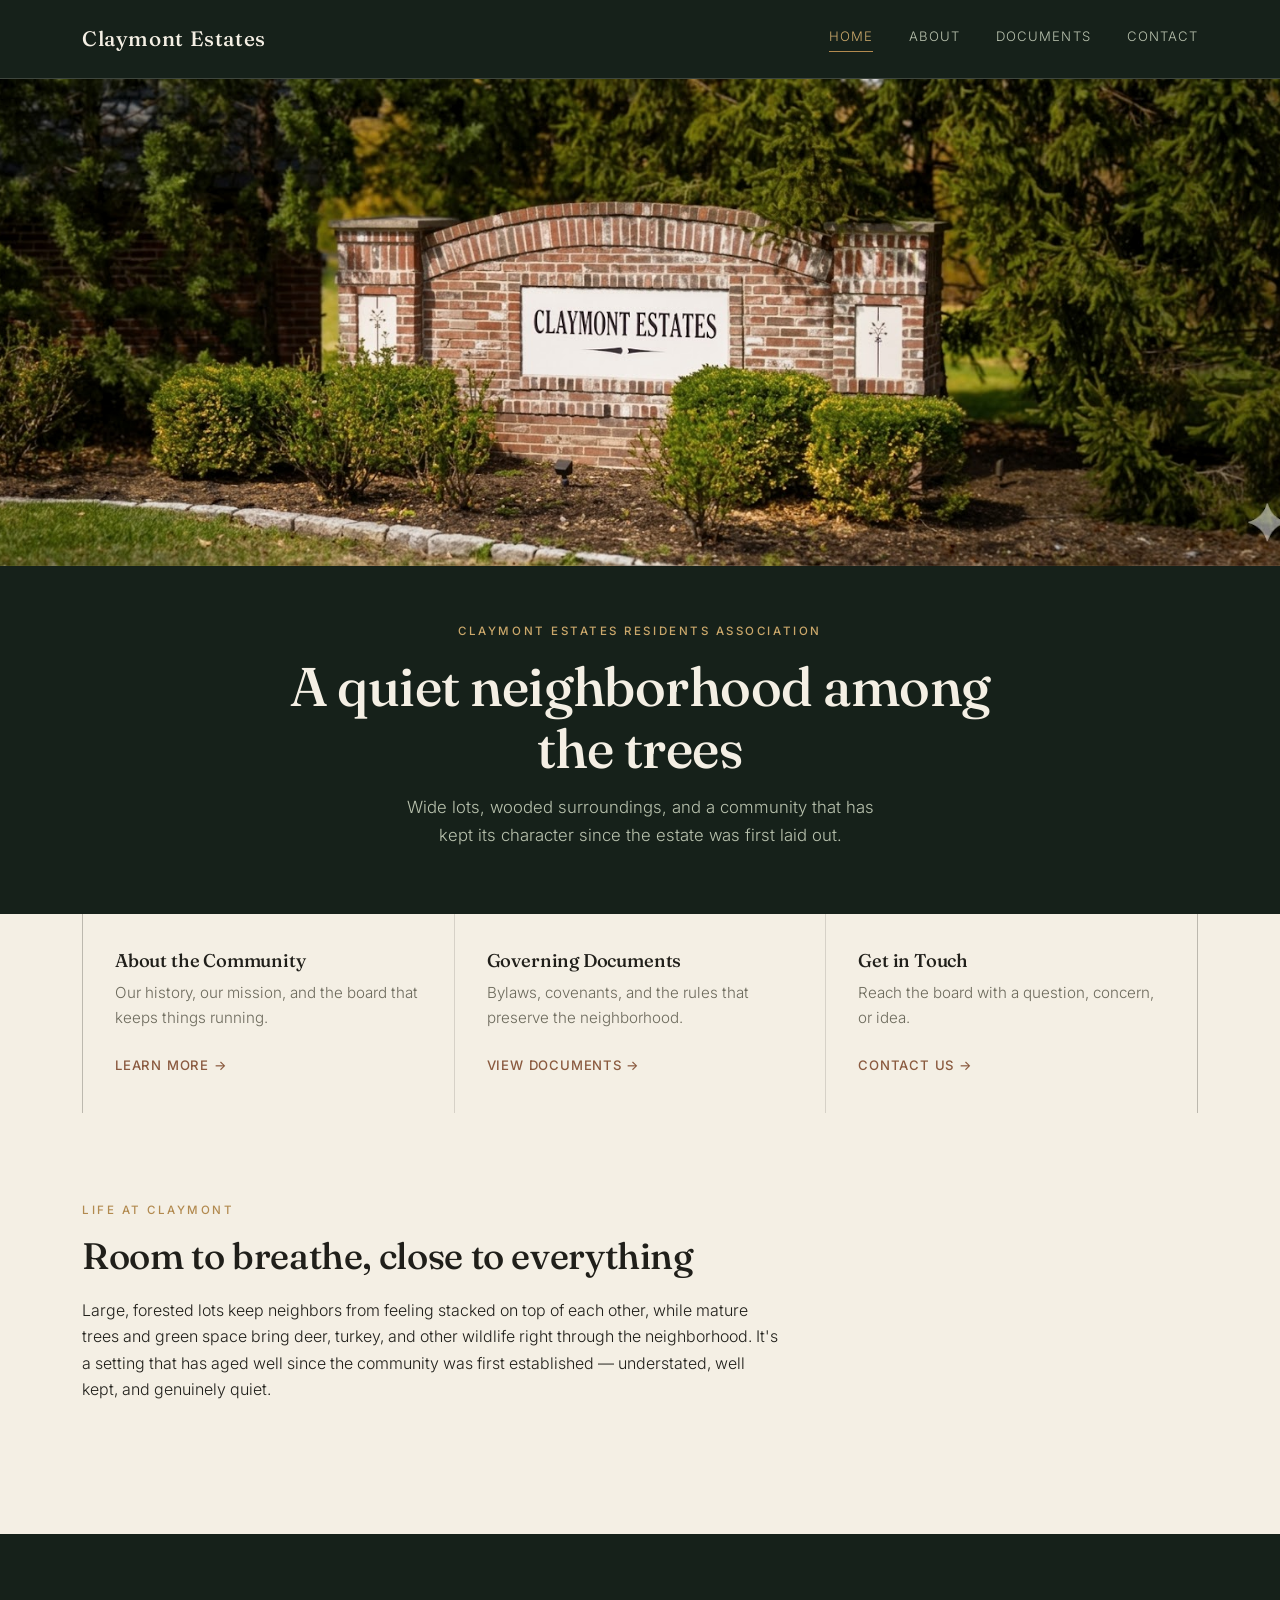
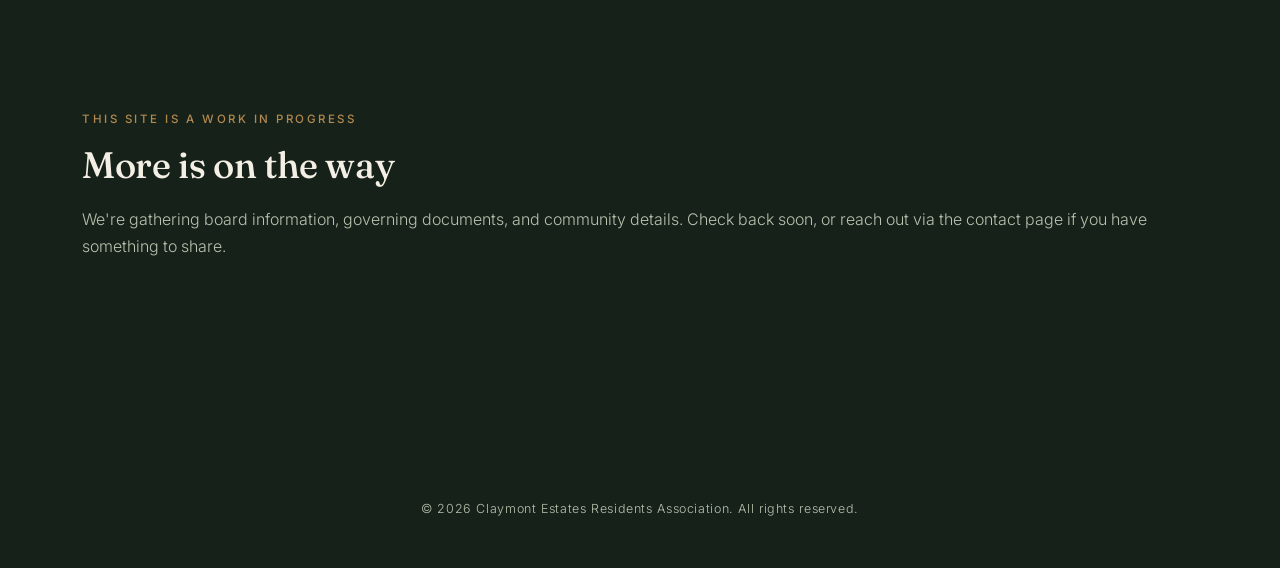
==== index.html @ 06626d79 "Rebuild hero as photo banner + solid intro band (no text-on-photo overlay)" ====
<!DOCTYPE html>
<html lang="en">
<head>
<meta charset="UTF-8">
<meta name="viewport" content="width=device-width, initial-scale=1.0">
<title>Claymont Estates Residents Association</title>
<link rel="stylesheet" href="assets/styles.css?v=4">
</head>
<body>

<header class="site-header">
  <div class="header-inner">
    <a href="index.html" class="site-title">Claymont Estates</a>
    <nav class="site-nav">
      <a href="index.html" class="active">Home</a>
      <a href="about.html">About</a>
      <a href="documents.html">Documents</a>
      <a href="contact.html">Contact</a>
    </nav>
  </div>
</header>

<div class="hero">
  <img src="assets/images/entrance.jpg" alt="Claymont Estates entrance sign surrounded by trees">
</div>
<div class="hero-intro">
  <div class="full">
    <span class="eyebrow">Claymont Estates Residents Association</span>
    <h1>A quiet neighborhood among the trees</h1>
    <p>Wide lots, wooded surroundings, and a community that has kept its character since the estate was first laid out.</p>
  </div>
</div>

<main>
  <section class="card-grid">
    <div class="card">
      <h3>About the Community</h3>
      <p>Our history, our mission, and the board that keeps things running.</p>
      <a class="link-arrow" href="about.html">Learn more &rarr;</a>
    </div>
    <div class="card">
      <h3>Governing Documents</h3>
      <p>Bylaws, covenants, and the rules that preserve the neighborhood.</p>
      <a class="link-arrow" href="documents.html">View documents &rarr;</a>
    </div>
    <div class="card">
      <h3>Get in Touch</h3>
      <p>Reach the board with a question, concern, or idea.</p>
      <a class="link-arrow" href="contact.html">Contact us &rarr;</a>
    </div>
  </section>

  <section>
    <div class="section-head">
      <span class="eyebrow">Life at Claymont</span>
      <h2>Room to breathe, close to everything</h2>
      <p class="lede">Large, forested lots keep neighbors from feeling stacked on top of each other, while mature trees and green space bring deer, turkey, and other wildlife right through the neighborhood. It's a setting that has aged well since the community was first established &mdash; understated, well kept, and genuinely quiet.</p>
    </div>
  </section>
</main>

<section class="band-dark">
  <div class="full">
    <span class="eyebrow">This site is a work in progress</span>
    <h2>More is on the way</h2>
    <p class="lede">We're gathering board information, governing documents, and community details. Check back soon, or reach out via the contact page if you have something to share.</p>
  </div>
</section>

<footer class="site-footer">
  &copy; 2026 Claymont Estates Residents Association. All rights reserved.
</footer>

</body>
</html>
---- assets/styles.css ----
@import url('https://fonts.googleapis.com/css2?family=Fraunces:ital,opsz,wght@0,9..144,300;0,9..144,400;0,9..144,500;0,9..144,600;1,9..144,400&family=Inter:wght@300;400;500;600&display=swap');

:root {
  --forest: #16211a;
  --forest-2: #1f2e23;
  --forest-3: #2a3d2d;
  --cream: #f4efe4;
  --stone: #e9e2d0;
  --brass: #b28a4f;
  --brass-light: #cba86b;
  --brick: #8a5a3f;
  --text-dark: #201f1a;
  --text-light: #f4efe4;
  --muted-light: #b9c2ae;
  --muted-dark: #6c6a5c;
  --line-light: rgba(244, 239, 228, 0.18);
  --line-dark: rgba(32, 31, 26, 0.14);
}

* {
  box-sizing: border-box;
}

html {
  scroll-behavior: smooth;
}

body {
  margin: 0;
  font-family: 'Inter', -apple-system, BlinkMacSystemFont, "Segoe UI", sans-serif;
  color: var(--text-dark);
  background: var(--cream);
  line-height: 1.65;
  font-weight: 300;
}

h1, h2, h3, .serif {
  font-family: 'Fraunces', Georgia, serif;
  font-weight: 500;
  letter-spacing: -0.01em;
  line-height: 1.15;
}

a {
  color: inherit;
}

.eyebrow {
  display: block;
  text-transform: uppercase;
  letter-spacing: 0.22em;
  font-size: 0.72rem;
  font-weight: 500;
  color: var(--brass);
  margin-bottom: 0.9rem;
}

/* Header / nav */
.site-header {
  position: sticky;
  top: 0;
  z-index: 20;
  background: var(--forest);
  border-bottom: 1px solid var(--line-light);
}

.site-header .header-inner {
  max-width: 1180px;
  margin: 0 auto;
  padding: 1.35rem 2rem;
  display: flex;
  align-items: center;
  justify-content: space-between;
  flex-wrap: wrap;
  gap: 0.75rem;
}

.site-title {
  font-family: 'Fraunces', Georgia, serif;
  font-size: 1.3rem;
  font-weight: 500;
  color: var(--text-light);
  text-decoration: none;
  letter-spacing: 0.03em;
}

.site-nav {
  display: flex;
  gap: 2.25rem;
  flex-wrap: wrap;
}

.site-nav a {
  color: var(--muted-light);
  text-decoration: none;
  font-size: 0.82rem;
  letter-spacing: 0.08em;
  text-transform: uppercase;
  padding-bottom: 0.2rem;
  border-bottom: 1px solid transparent;
  transition: color 0.2s ease, border-color 0.2s ease;
}

.site-nav a:hover,
.site-nav a.active {
  color: var(--brass-light);
  border-bottom-color: var(--brass);
}

main {
  max-width: 1180px;
  margin: 0 auto;
  padding: 0 2rem;
}

/* Hero: photo banner (no text on it) + solid intro band below */
.hero {
  margin: 0;
  background: var(--forest);
}

.hero img {
  width: 100%;
  aspect-ratio: 21 / 8;
  object-fit: cover;
  object-position: center 42%;
  display: block;
  filter: saturate(0.92) contrast(1.02);
}

.hero-intro {
  background: var(--forest);
  color: var(--text-light);
  text-align: center;
  padding: 3.5rem 2rem 4rem;
}

.hero-intro .full {
  max-width: 780px;
  margin: 0 auto;
}

.hero-intro .eyebrow {
  color: var(--brass-light);
}

.hero-intro h1 {
  margin: 0 0 0.85rem;
  font-size: clamp(2.1rem, 4.5vw, 3.4rem);
  font-weight: 500;
}

.hero-intro p {
  margin: 0;
  font-size: 1.05rem;
  font-weight: 300;
  color: var(--muted-light);
  max-width: 48ch;
  margin: 0 auto;
}

@media (max-width: 640px) {
  .hero img {
    aspect-ratio: 4 / 3;
  }
}

/* Sections */
section {
  margin: 0;
  padding: 5.5rem 0;
  border-bottom: 1px solid var(--line-dark);
}

section:last-of-type {
  border-bottom: none;
}

section h2 {
  font-size: clamp(1.7rem, 3vw, 2.3rem);
  color: var(--text-dark);
  margin: 0 0 1.25rem;
}

section > p.lede {
  font-size: 1.1rem;
  font-weight: 300;
  color: var(--muted-dark);
  max-width: 62ch;
  margin: 0 0 2.5rem;
}

.section-head {
  max-width: 70ch;
  margin-bottom: 2.75rem;
}

/* Full-bleed dark band */
.band-dark {
  background: var(--forest);
  color: var(--text-light);
  border-bottom: none;
}

.band-dark .full {
  max-width: 1180px;
  margin: 0 auto;
  padding: 5.5rem 2rem;
}

.band-dark h2 {
  color: var(--text-light);
}

.band-dark p.lede {
  color: var(--muted-light);
}

/* Quick-link grid on home */
section.card-grid {
  padding: 0;
  border-bottom: none;
  display: grid;
  grid-template-columns: repeat(auto-fit, minmax(240px, 1fr));
  gap: 1px;
  background: var(--line-dark);
  border-left: 1px solid var(--line-dark);
  border-right: 1px solid var(--line-dark);
}

.card {
  background: var(--cream);
  padding: 2.25rem 2rem;
}

.card h3 {
  margin: 0 0 0.6rem;
  font-size: 1.15rem;
  color: var(--text-dark);
}

.card p {
  margin: 0 0 1.25rem;
  color: var(--muted-dark);
  font-size: 0.95rem;
}

a.link-arrow {
  display: inline-flex;
  align-items: center;
  gap: 0.5rem;
  color: var(--brick);
  text-decoration: none;
  font-size: 0.82rem;
  letter-spacing: 0.06em;
  text-transform: uppercase;
  font-weight: 500;
  border-bottom: 1px solid transparent;
  transition: border-color 0.2s ease, gap 0.2s ease;
}

a.link-arrow:hover {
  border-bottom-color: var(--brick);
  gap: 0.75rem;
}

.band-dark a.link-arrow {
  color: var(--brass-light);
}

.band-dark a.link-arrow:hover {
  border-bottom-color: var(--brass-light);
}

/* Page header (inner pages) */
.page-hero {
  background: var(--forest);
  color: var(--text-light);
  padding: 5.5rem 0 4rem;
}

.page-hero .full {
  max-width: 1180px;
  margin: 0 auto;
  padding: 0 2rem;
}

.page-hero h1 {
  margin: 0 0 0.75rem;
  font-size: clamp(2.1rem, 4.5vw, 3rem);
  color: var(--text-light);
}

.page-hero p {
  margin: 0;
  color: var(--muted-light);
  font-size: 1.05rem;
  max-width: 50ch;
}

.placeholder-note {
  background: var(--stone);
  border-left: 3px solid var(--brass);
  color: var(--text-dark);
  padding: 0.9rem 1.25rem;
  font-size: 0.88rem;
  margin-bottom: 2.5rem;
}

/* Document list */
.doc-list {
  list-style: none;
  padding: 0;
  margin: 0;
  border-top: 1px solid var(--line-dark);
}

.doc-list li {
  display: flex;
  align-items: baseline;
  justify-content: space-between;
  gap: 1.5rem;
  padding: 1.5rem 0;
  border-bottom: 1px solid var(--line-dark);
}

.doc-list .doc-name {
  font-family: 'Fraunces', Georgia, serif;
  font-size: 1.15rem;
  font-weight: 400;
}

.doc-list .doc-status {
  font-size: 0.78rem;
  letter-spacing: 0.08em;
  text-transform: uppercase;
  color: var(--muted-dark);
  white-space: nowrap;
}

/* Board list */
.board-list {
  list-style: none;
  padding: 0;
  margin: 0;
  display: grid;
  grid-template-columns: repeat(auto-fit, minmax(220px, 1fr));
  gap: 0;
  border-top: 1px solid var(--line-dark);
  border-left: 1px solid var(--line-dark);
}

.board-list li {
  padding: 1.75rem 1.75rem;
  border-right: 1px solid var(--line-dark);
  border-bottom: 1px solid var(--line-dark);
}

.board-list .role {
  display: block;
  font-family: 'Fraunces', Georgia, serif;
  font-size: 1.05rem;
  color: var(--text-dark);
  margin-bottom: 0.25rem;
}

.board-list .name {
  color: var(--muted-dark);
  font-size: 0.92rem;
}

/* Contact */
.contact-block {
  border-top: 1px solid var(--line-dark);
  padding-top: 2.5rem;
  margin-bottom: 1rem;
  display: grid;
  grid-template-columns: repeat(auto-fit, minmax(220px, 1fr));
  gap: 2.5rem;
}

.contact-block dt {
  font-size: 0.75rem;
  letter-spacing: 0.1em;
  text-transform: uppercase;
  color: var(--brass);
  margin-bottom: 0.5rem;
}

.contact-block dd {
  margin: 0;
  font-family: 'Fraunces', Georgia, serif;
  font-size: 1.2rem;
}

.contact-block dd a {
  text-decoration: none;
  border-bottom: 1px solid var(--line-dark);
}

.contact-block dd a:hover {
  border-bottom-color: var(--brick);
}

.site-footer {
  text-align: center;
  padding: 3rem 1.5rem;
  color: var(--muted-light);
  font-size: 0.78rem;
  letter-spacing: 0.05em;
  background: var(--forest);
}

@media (max-width: 640px) {
  .site-header .header-inner {
    flex-direction: column;
    align-items: flex-start;
  }
  .site-nav {
    gap: 1.25rem;
  }
  section {
    padding: 3.5rem 0;
  }
  .band-dark .full,
  .page-hero .full {
    padding-top: 3.5rem;
    padding-bottom: 3.5rem;
  }
}
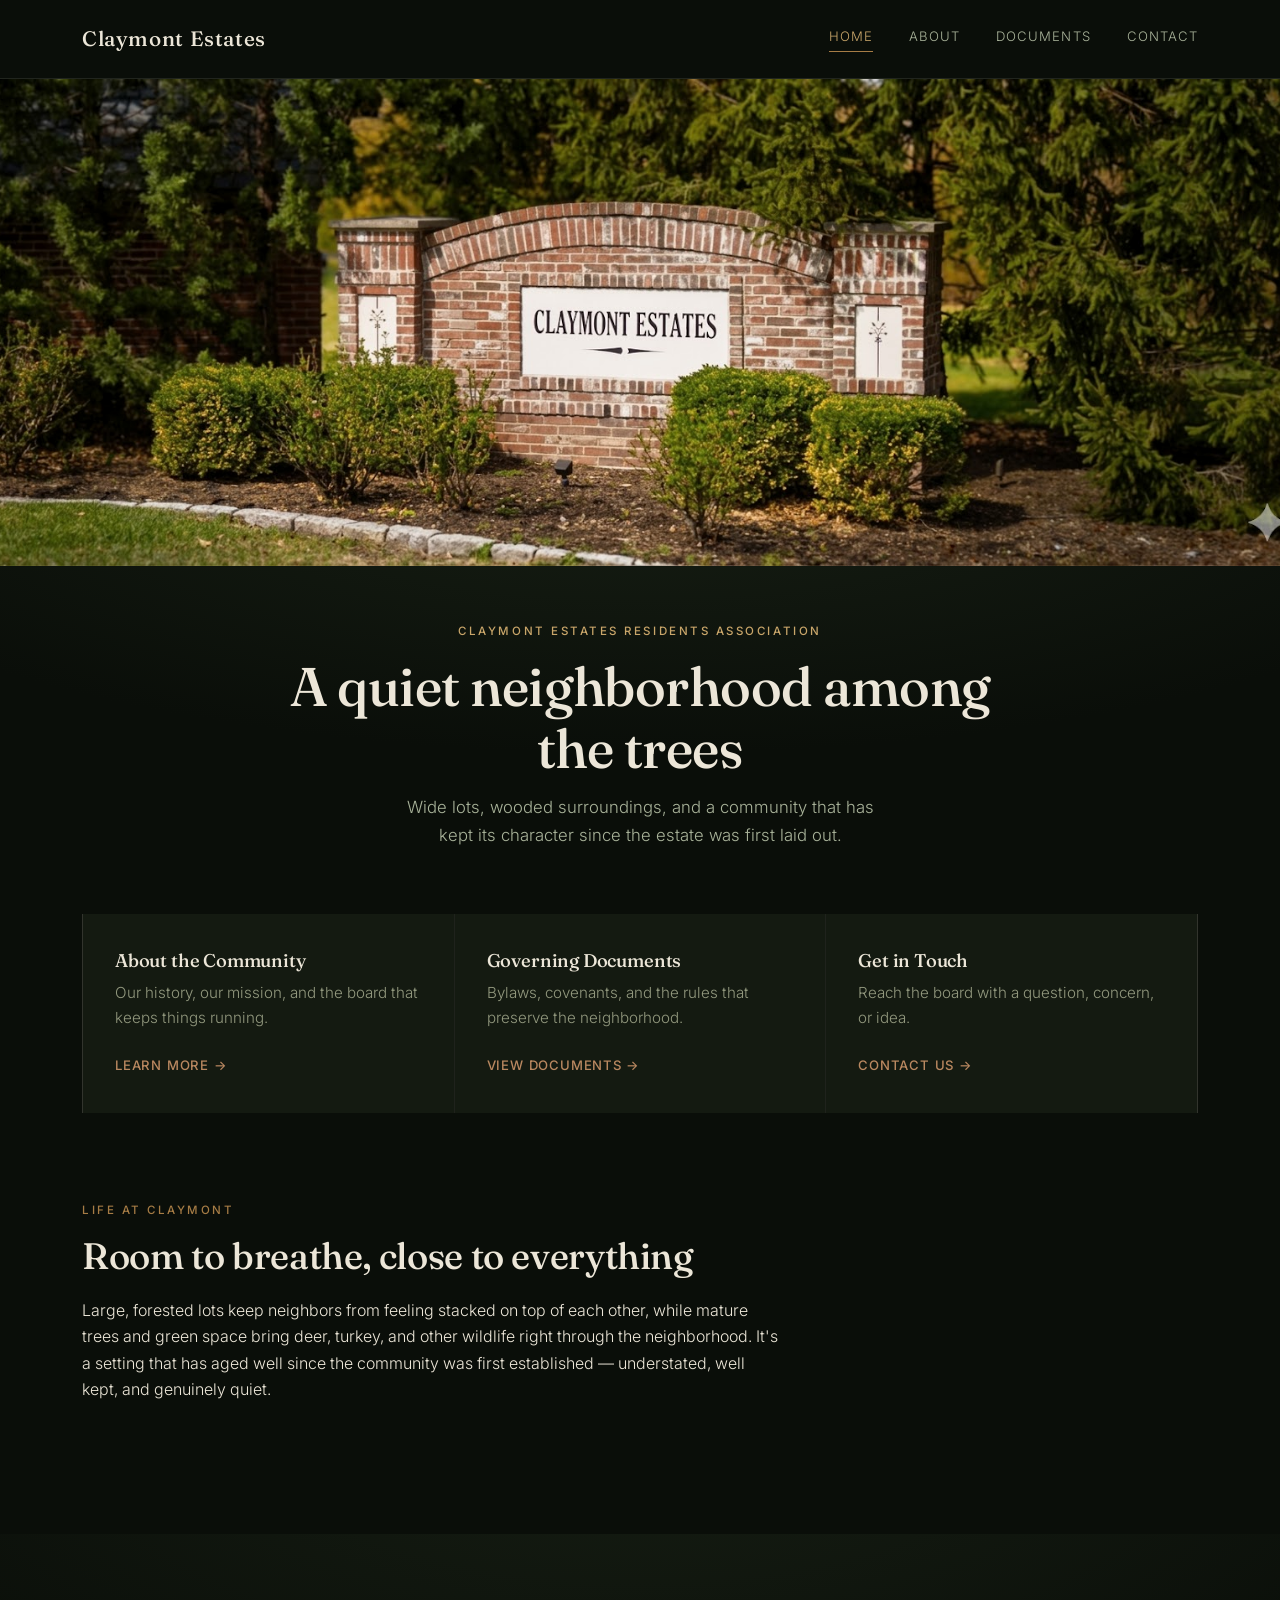
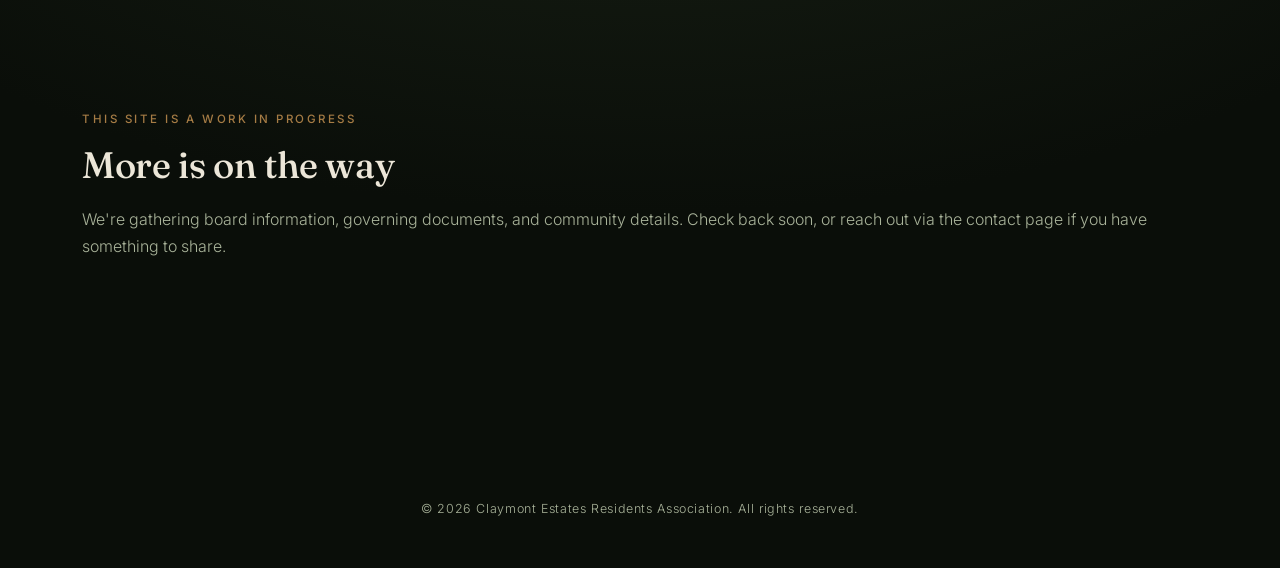
==== commit 08670ec4: "Promote dark theme (grain + radial glow) to the live site; remove test page" ====
--- a/index.html
+++ b/index.html
@@ -4,7 +4,7 @@
 <meta charset="UTF-8">
 <meta name="viewport" content="width=device-width, initial-scale=1.0">
 <title>Claymont Estates Residents Association</title>
-<link rel="stylesheet" href="assets/styles.css?v=4">
+<link rel="stylesheet" href="assets/styles.css?v=5">
 </head>
 <body>
 
--- a/assets/styles.css
+++ b/assets/styles.css
@@ -1,20 +1,20 @@
 @import url('https://fonts.googleapis.com/css2?family=Fraunces:ital,opsz,wght@0,9..144,300;0,9..144,400;0,9..144,500;0,9..144,600;1,9..144,400&family=Inter:wght@300;400;500;600&display=swap');
 
 :root {
-  --forest: #16211a;
-  --forest-2: #1f2e23;
-  --forest-3: #2a3d2d;
-  --cream: #f4efe4;
-  --stone: #e9e2d0;
-  --brass: #b28a4f;
-  --brass-light: #cba86b;
-  --brick: #8a5a3f;
-  --text-dark: #201f1a;
-  --text-light: #f4efe4;
-  --muted-light: #b9c2ae;
-  --muted-dark: #6c6a5c;
-  --line-light: rgba(244, 239, 228, 0.18);
-  --line-dark: rgba(32, 31, 26, 0.14);
+  --forest: #0a0e09;
+  --forest-2: #10160f;
+  --forest-3: #171f14;
+  --cream: #141a11;
+  --stone: #1c2417;
+  --brass: #a67c45;
+  --brass-light: #c9a66a;
+  --brick: #b98860;
+  --text-dark: #ece6d8;
+  --text-light: #ece6d8;
+  --muted-light: #a9b39a;
+  --muted-dark: #93997f;
+  --line-light: rgba(236, 230, 216, 0.1);
+  --line-dark: rgba(236, 230, 216, 0.09);
 }
 
 * {
@@ -29,9 +29,23 @@
   margin: 0;
   font-family: 'Inter', -apple-system, BlinkMacSystemFont, "Segoe UI", sans-serif;
   color: var(--text-dark);
-  background: var(--cream);
+  background: var(--forest);
   line-height: 1.65;
   font-weight: 300;
+  position: relative;
+}
+
+/* Restrained film-grain texture, uniform across the whole page */
+body::after {
+  content: "";
+  position: fixed;
+  inset: 0;
+  z-index: 999;
+  pointer-events: none;
+  background-image: url("[data-uri]");
+  background-repeat: repeat;
+  mix-blend-mode: screen;
+  opacity: 0.06;
 }
 
 h1, h2, h3, .serif {
@@ -129,7 +143,7 @@
 }
 
 .hero-intro {
-  background: var(--forest);
+  background: radial-gradient(ellipse 120% 140% at 50% -30%, var(--forest-3) 0%, var(--forest) 60%);
   color: var(--text-light);
   text-align: center;
   padding: 3.5rem 2rem 4rem;
@@ -197,7 +211,7 @@
 
 /* Full-bleed dark band */
 .band-dark {
-  background: var(--forest);
+  background: radial-gradient(ellipse 120% 140% at 50% -30%, var(--forest-3) 0%, var(--forest) 60%);
   color: var(--text-light);
   border-bottom: none;
 }
@@ -274,7 +288,7 @@
 
 /* Page header (inner pages) */
 .page-hero {
-  background: var(--forest);
+  background: radial-gradient(ellipse 120% 140% at 50% -30%, var(--forest-3) 0%, var(--forest) 60%);
   color: var(--text-light);
   padding: 5.5rem 0 4rem;
 }
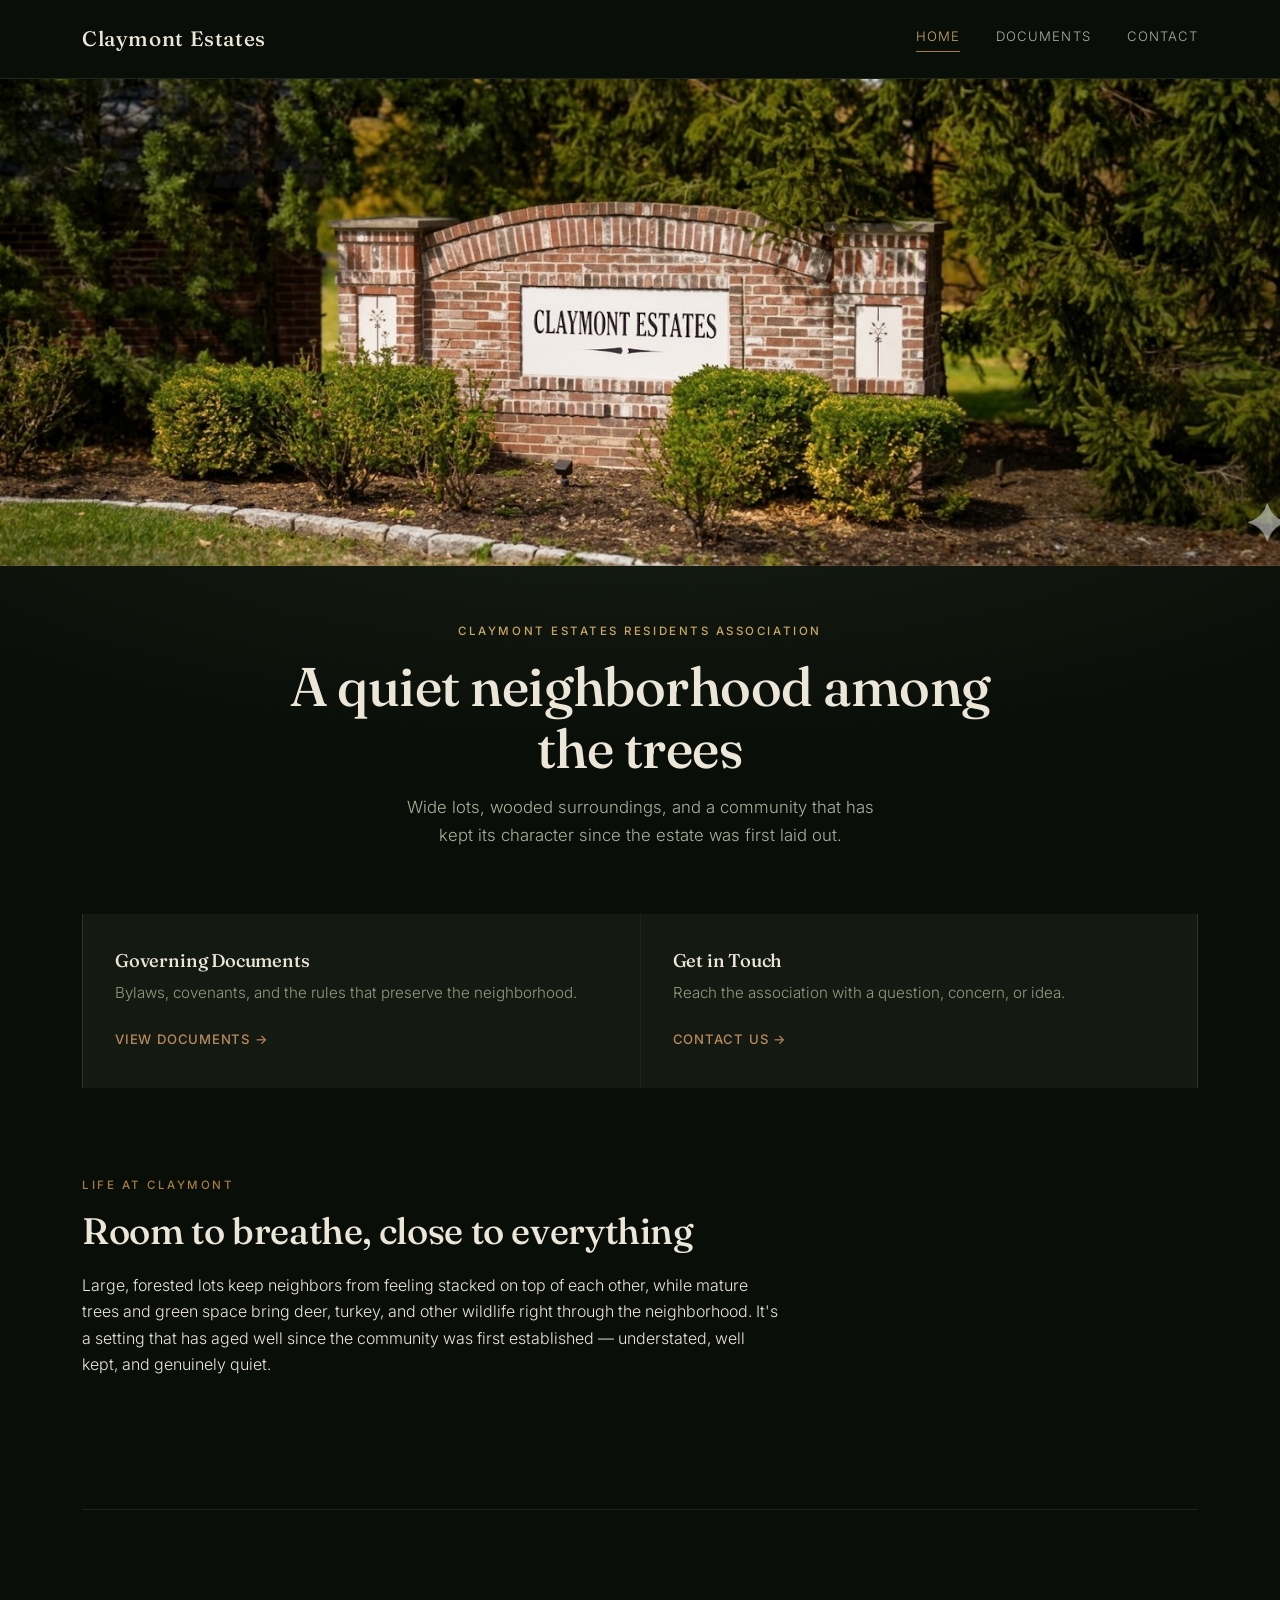
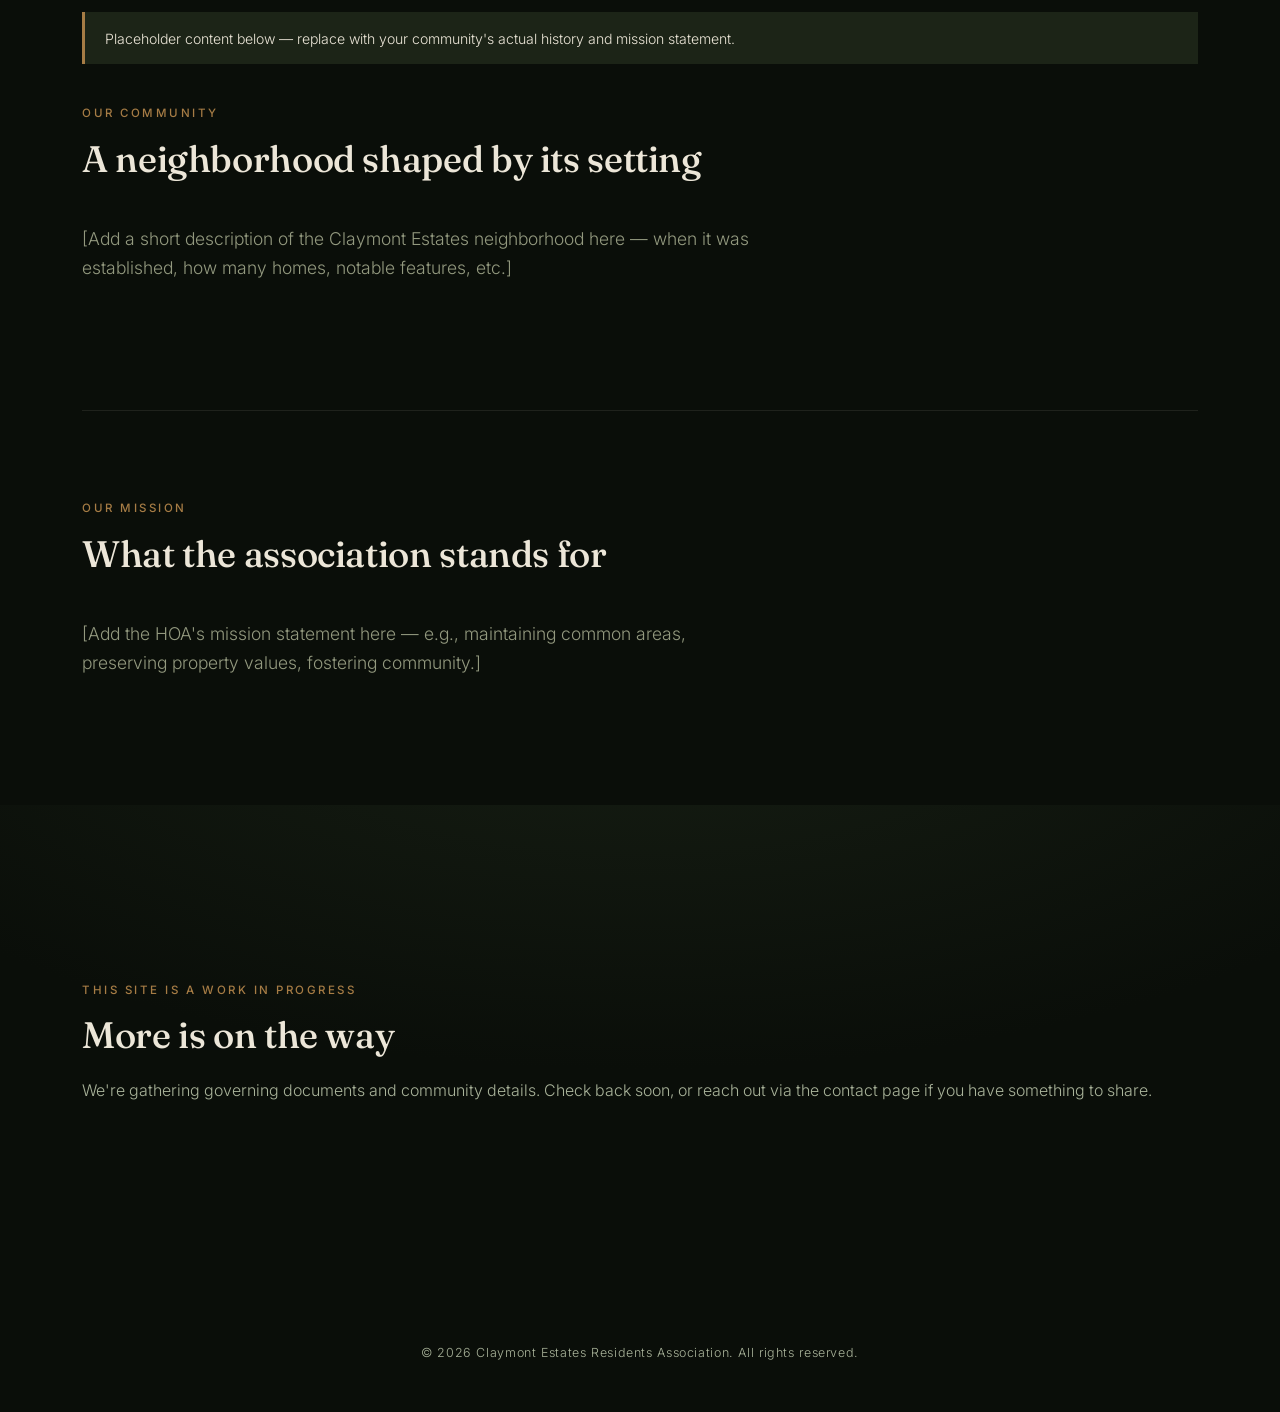
==== commit e08d1f66: "Merge About into Contact page; move community history/mission to home page The site had grown thin e" ====
--- a/index.html
+++ b/index.html
@@ -13,7 +13,6 @@
     <a href="index.html" class="site-title">Claymont Estates</a>
     <nav class="site-nav">
       <a href="index.html" class="active">Home</a>
-      <a href="about.html">About</a>
       <a href="documents.html">Documents</a>
       <a href="contact.html">Contact</a>
     </nav>
@@ -34,18 +33,13 @@
 <main>
   <section class="card-grid">
     <div class="card">
-      <h3>About the Community</h3>
-      <p>Our history, our mission, and the board that keeps things running.</p>
-      <a class="link-arrow" href="about.html">Learn more &rarr;</a>
-    </div>
-    <div class="card">
       <h3>Governing Documents</h3>
       <p>Bylaws, covenants, and the rules that preserve the neighborhood.</p>
       <a class="link-arrow" href="documents.html">View documents &rarr;</a>
     </div>
     <div class="card">
       <h3>Get in Touch</h3>
-      <p>Reach the board with a question, concern, or idea.</p>
+      <p>Reach the association with a question, concern, or idea.</p>
       <a class="link-arrow" href="contact.html">Contact us &rarr;</a>
     </div>
   </section>
@@ -57,13 +51,30 @@
       <p class="lede">Large, forested lots keep neighbors from feeling stacked on top of each other, while mature trees and green space bring deer, turkey, and other wildlife right through the neighborhood. It's a setting that has aged well since the community was first established &mdash; understated, well kept, and genuinely quiet.</p>
     </div>
   </section>
+
+  <section>
+    <p class="placeholder-note">Placeholder content below &mdash; replace with your community's actual history and mission statement.</p>
+    <div class="section-head">
+      <span class="eyebrow">Our Community</span>
+      <h2>A neighborhood shaped by its setting</h2>
+    </div>
+    <p class="lede" data-field="community-description">[Add a short description of the Claymont Estates neighborhood here &mdash; when it was established, how many homes, notable features, etc.]</p>
+  </section>
+
+  <section>
+    <div class="section-head">
+      <span class="eyebrow">Our Mission</span>
+      <h2>What the association stands for</h2>
+    </div>
+    <p class="lede" data-field="mission-statement">[Add the HOA's mission statement here &mdash; e.g., maintaining common areas, preserving property values, fostering community.]</p>
+  </section>
 </main>
 
 <section class="band-dark">
   <div class="full">
     <span class="eyebrow">This site is a work in progress</span>
     <h2>More is on the way</h2>
-    <p class="lede">We're gathering board information, governing documents, and community details. Check back soon, or reach out via the contact page if you have something to share.</p>
+    <p class="lede">We're gathering governing documents and community details. Check back soon, or reach out via the contact page if you have something to share.</p>
   </div>
 </section>
 
@@ -71,5 +82,6 @@
   &copy; 2026 Claymont Estates Residents Association. All rights reserved.
 </footer>
 
+<script src="assets/content-loader.js"></script>
 </body>
 </html>
--- a/assets/styles.css
+++ b/assets/styles.css
@@ -352,35 +352,39 @@
   white-space: nowrap;
 }
 
-/* Board list */
-.board-list {
+/* Steps list */
+.steps {
   list-style: none;
+  counter-reset: step;
   padding: 0;
-  margin: 0;
-  display: grid;
-  grid-template-columns: repeat(auto-fit, minmax(220px, 1fr));
-  gap: 0;
+  margin: 1.5rem 0 0;
   border-top: 1px solid var(--line-dark);
-  border-left: 1px solid var(--line-dark);
-}
-
-.board-list li {
-  padding: 1.75rem 1.75rem;
-  border-right: 1px solid var(--line-dark);
+}
+
+.steps li {
+  counter-increment: step;
+  display: flex;
+  align-items: baseline;
+  gap: 1rem;
+  padding: 1.25rem 0;
   border-bottom: 1px solid var(--line-dark);
-}
-
-.board-list .role {
-  display: block;
+  font-size: 0.98rem;
+  color: var(--text-dark);
+}
+
+.steps li::before {
+  content: counter(step);
+  flex: none;
+  width: 1.75rem;
+  height: 1.75rem;
+  display: inline-flex;
+  align-items: center;
+  justify-content: center;
   font-family: 'Fraunces', Georgia, serif;
-  font-size: 1.05rem;
-  color: var(--text-dark);
-  margin-bottom: 0.25rem;
-}
-
-.board-list .name {
-  color: var(--muted-dark);
-  font-size: 0.92rem;
+  font-size: 0.9rem;
+  color: var(--brick);
+  border: 1px solid var(--brick);
+  border-radius: 50%;
 }
 
 /* Contact */
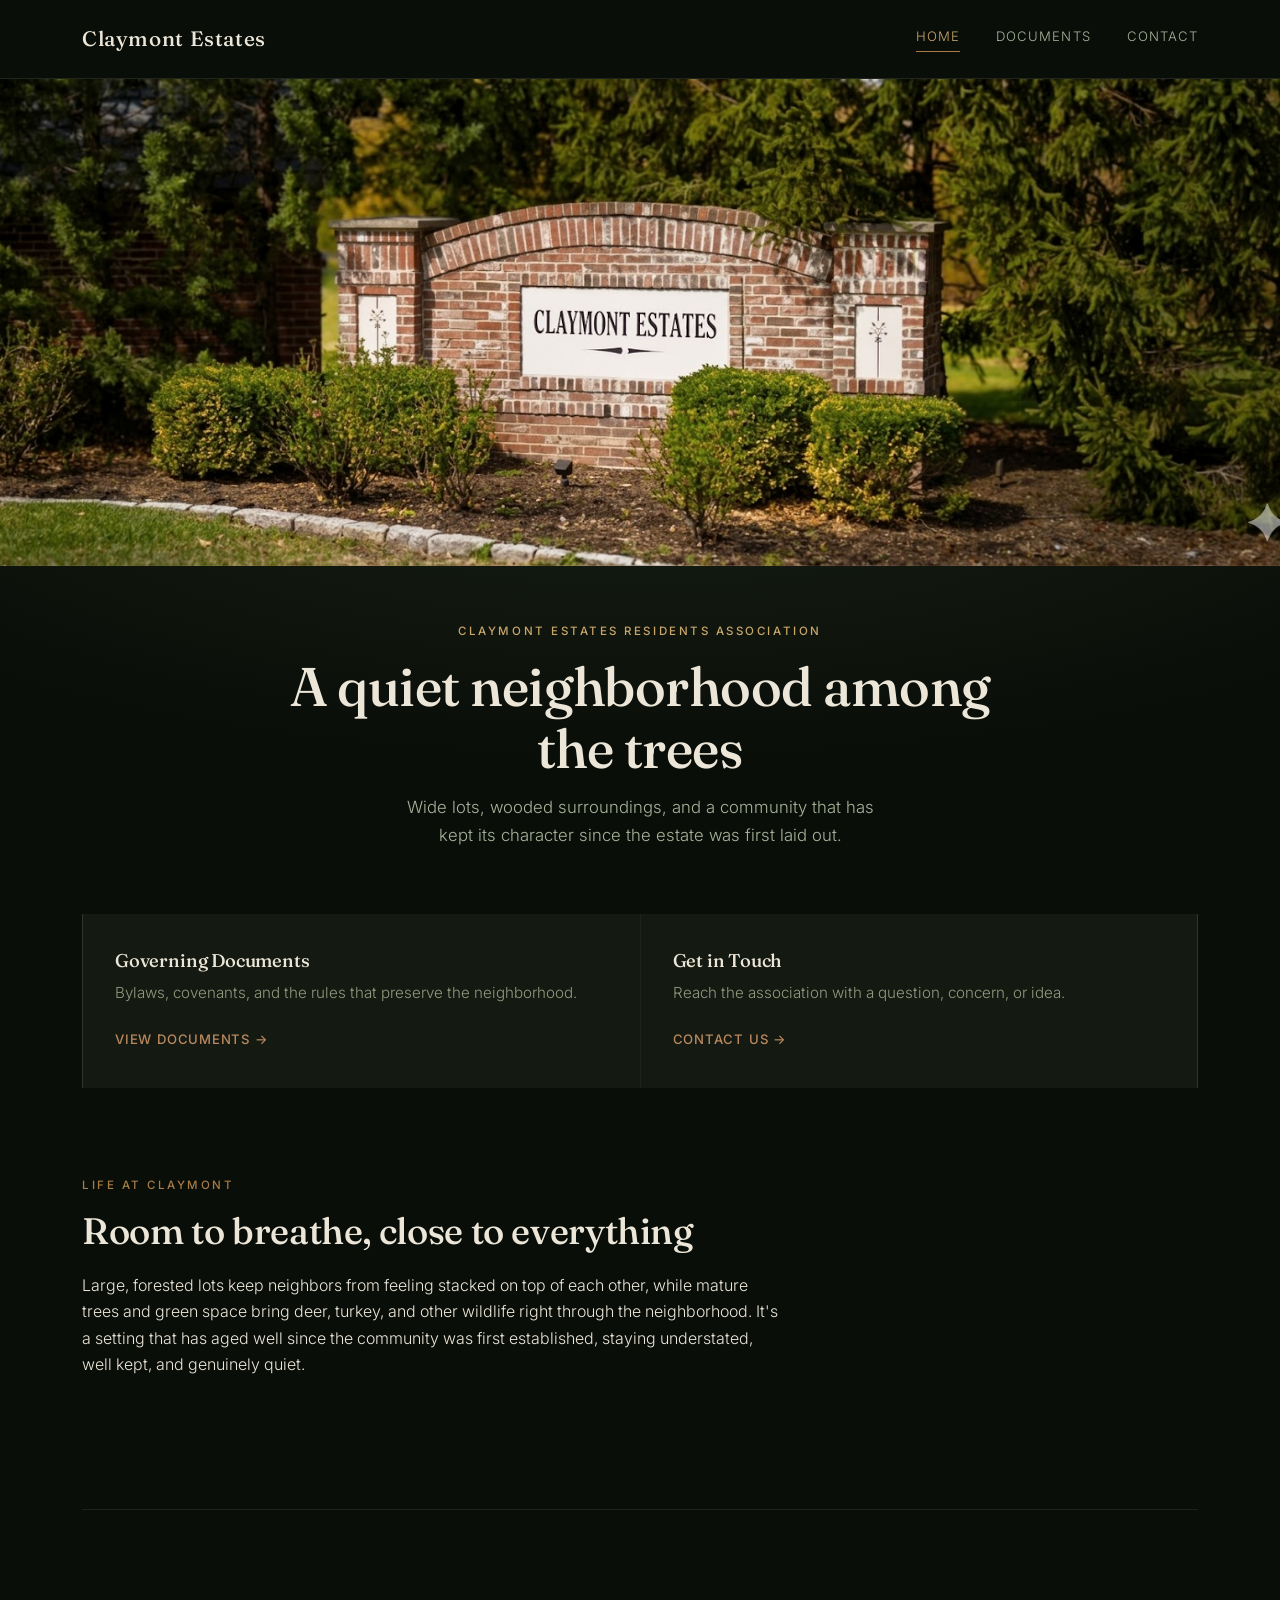
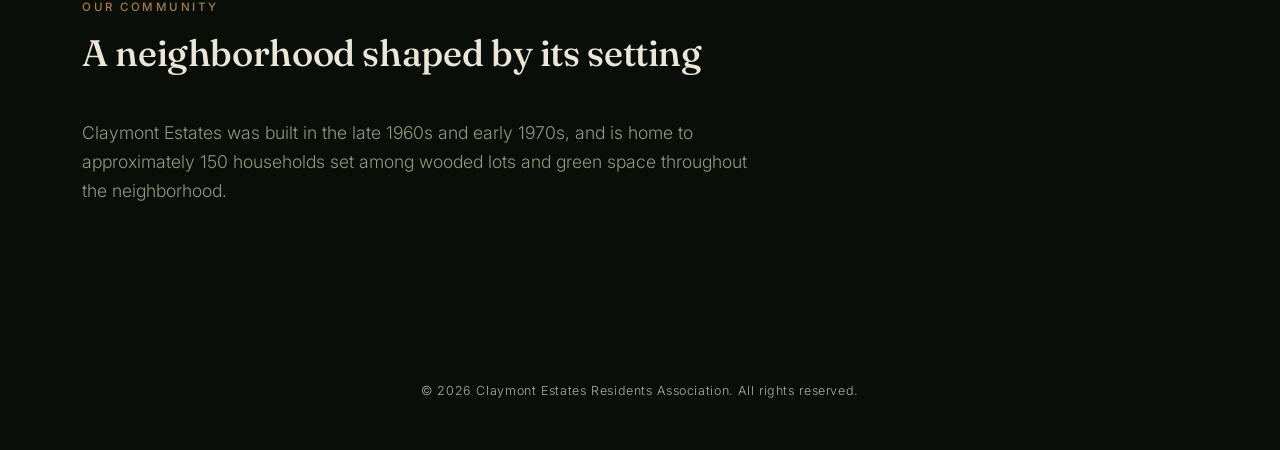
==== commit 9f913ada: "Finish home page: real community copy, remove placeholder/WIP language Fill in Our Community with ac" ====
--- a/index.html
+++ b/index.html
@@ -48,35 +48,18 @@
     <div class="section-head">
       <span class="eyebrow">Life at Claymont</span>
       <h2>Room to breathe, close to everything</h2>
-      <p class="lede">Large, forested lots keep neighbors from feeling stacked on top of each other, while mature trees and green space bring deer, turkey, and other wildlife right through the neighborhood. It's a setting that has aged well since the community was first established &mdash; understated, well kept, and genuinely quiet.</p>
+      <p class="lede">Large, forested lots keep neighbors from feeling stacked on top of each other, while mature trees and green space bring deer, turkey, and other wildlife right through the neighborhood. It's a setting that has aged well since the community was first established, staying understated, well kept, and genuinely quiet.</p>
     </div>
   </section>
 
   <section>
-    <p class="placeholder-note">Placeholder content below &mdash; replace with your community's actual history and mission statement.</p>
     <div class="section-head">
       <span class="eyebrow">Our Community</span>
       <h2>A neighborhood shaped by its setting</h2>
     </div>
-    <p class="lede" data-field="community-description">[Add a short description of the Claymont Estates neighborhood here &mdash; when it was established, how many homes, notable features, etc.]</p>
-  </section>
-
-  <section>
-    <div class="section-head">
-      <span class="eyebrow">Our Mission</span>
-      <h2>What the association stands for</h2>
-    </div>
-    <p class="lede" data-field="mission-statement">[Add the HOA's mission statement here &mdash; e.g., maintaining common areas, preserving property values, fostering community.]</p>
+    <p class="lede" data-field="community-description">Claymont Estates was built in the late 1960s and early 1970s, and is home to approximately 150 households set among wooded lots and green space throughout the neighborhood.</p>
   </section>
 </main>
-
-<section class="band-dark">
-  <div class="full">
-    <span class="eyebrow">This site is a work in progress</span>
-    <h2>More is on the way</h2>
-    <p class="lede">We're gathering governing documents and community details. Check back soon, or reach out via the contact page if you have something to share.</p>
-  </div>
-</section>
 
 <footer class="site-footer">
   &copy; 2026 Claymont Estates Residents Association. All rights reserved.
--- a/assets/styles.css
+++ b/assets/styles.css
@@ -310,15 +310,6 @@
   color: var(--muted-light);
   font-size: 1.05rem;
   max-width: 50ch;
-}
-
-.placeholder-note {
-  background: var(--stone);
-  border-left: 3px solid var(--brass);
-  color: var(--text-dark);
-  padding: 0.9rem 1.25rem;
-  font-size: 0.88rem;
-  margin-bottom: 2.5rem;
 }
 
 /* Document list */
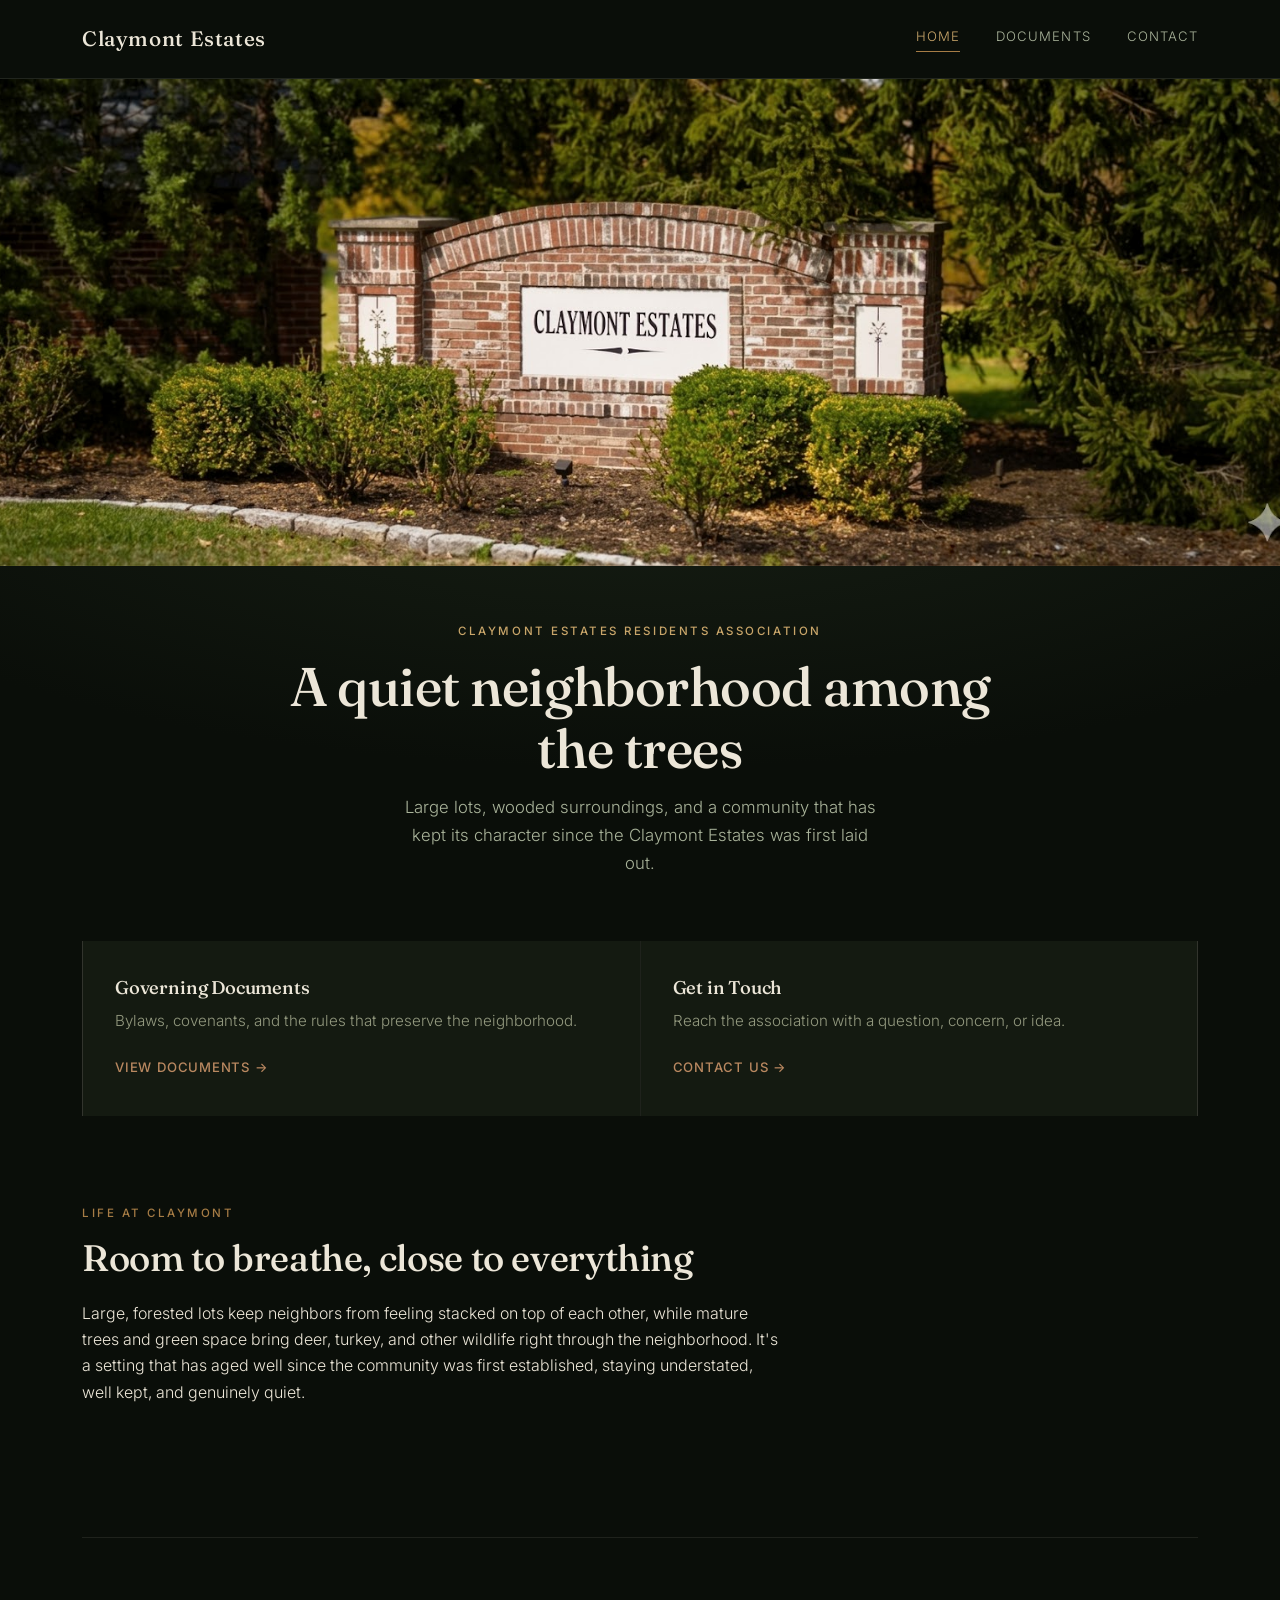
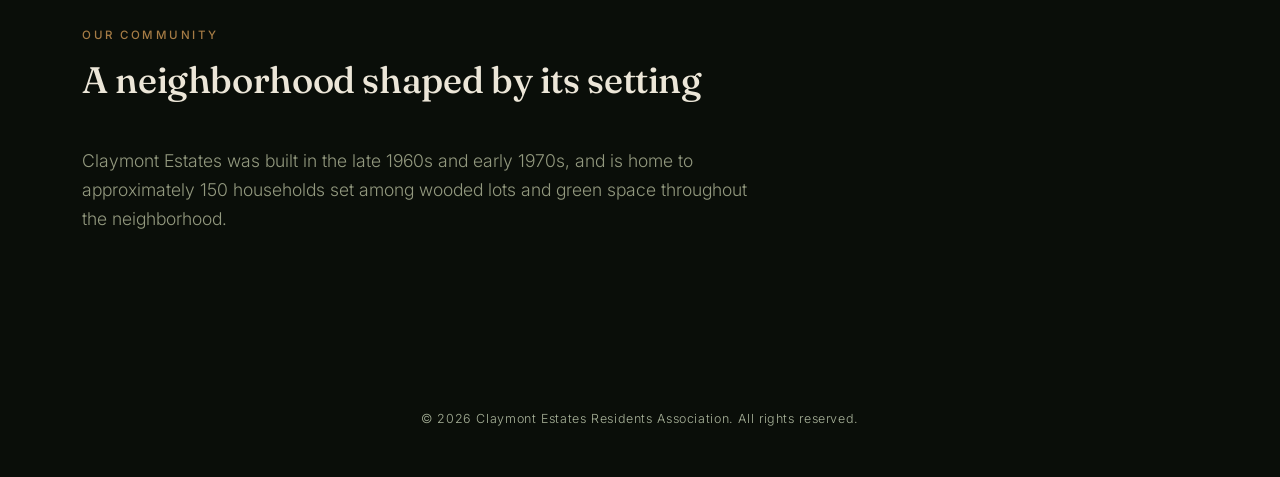
==== commit cb4765ac: "Update hero copy, community stats, and add trustees email Per Bob's feedback: home page hero and com" ====
--- a/index.html
+++ b/index.html
@@ -26,7 +26,7 @@
   <div class="full">
     <span class="eyebrow">Claymont Estates Residents Association</span>
     <h1>A quiet neighborhood among the trees</h1>
-    <p>Wide lots, wooded surroundings, and a community that has kept its character since the estate was first laid out.</p>
+    <p>Large lots, wooded surroundings, and a community that has kept its character since the Claymont Estates was first laid out.</p>
   </div>
 </div>
 
@@ -57,7 +57,7 @@
       <span class="eyebrow">Our Community</span>
       <h2>A neighborhood shaped by its setting</h2>
     </div>
-    <p class="lede" data-field="community-description">Claymont Estates was built in the late 1960s and early 1970s, and is home to approximately 150 households set among wooded lots and green space throughout the neighborhood.</p>
+    <p class="lede" data-field="community-description">Claymont Estates was built in the mid 1960's and is home to 105 households set among wooded lots and nearly 50 acres of green space throughout the neighborhood.</p>
   </section>
 </main>
 
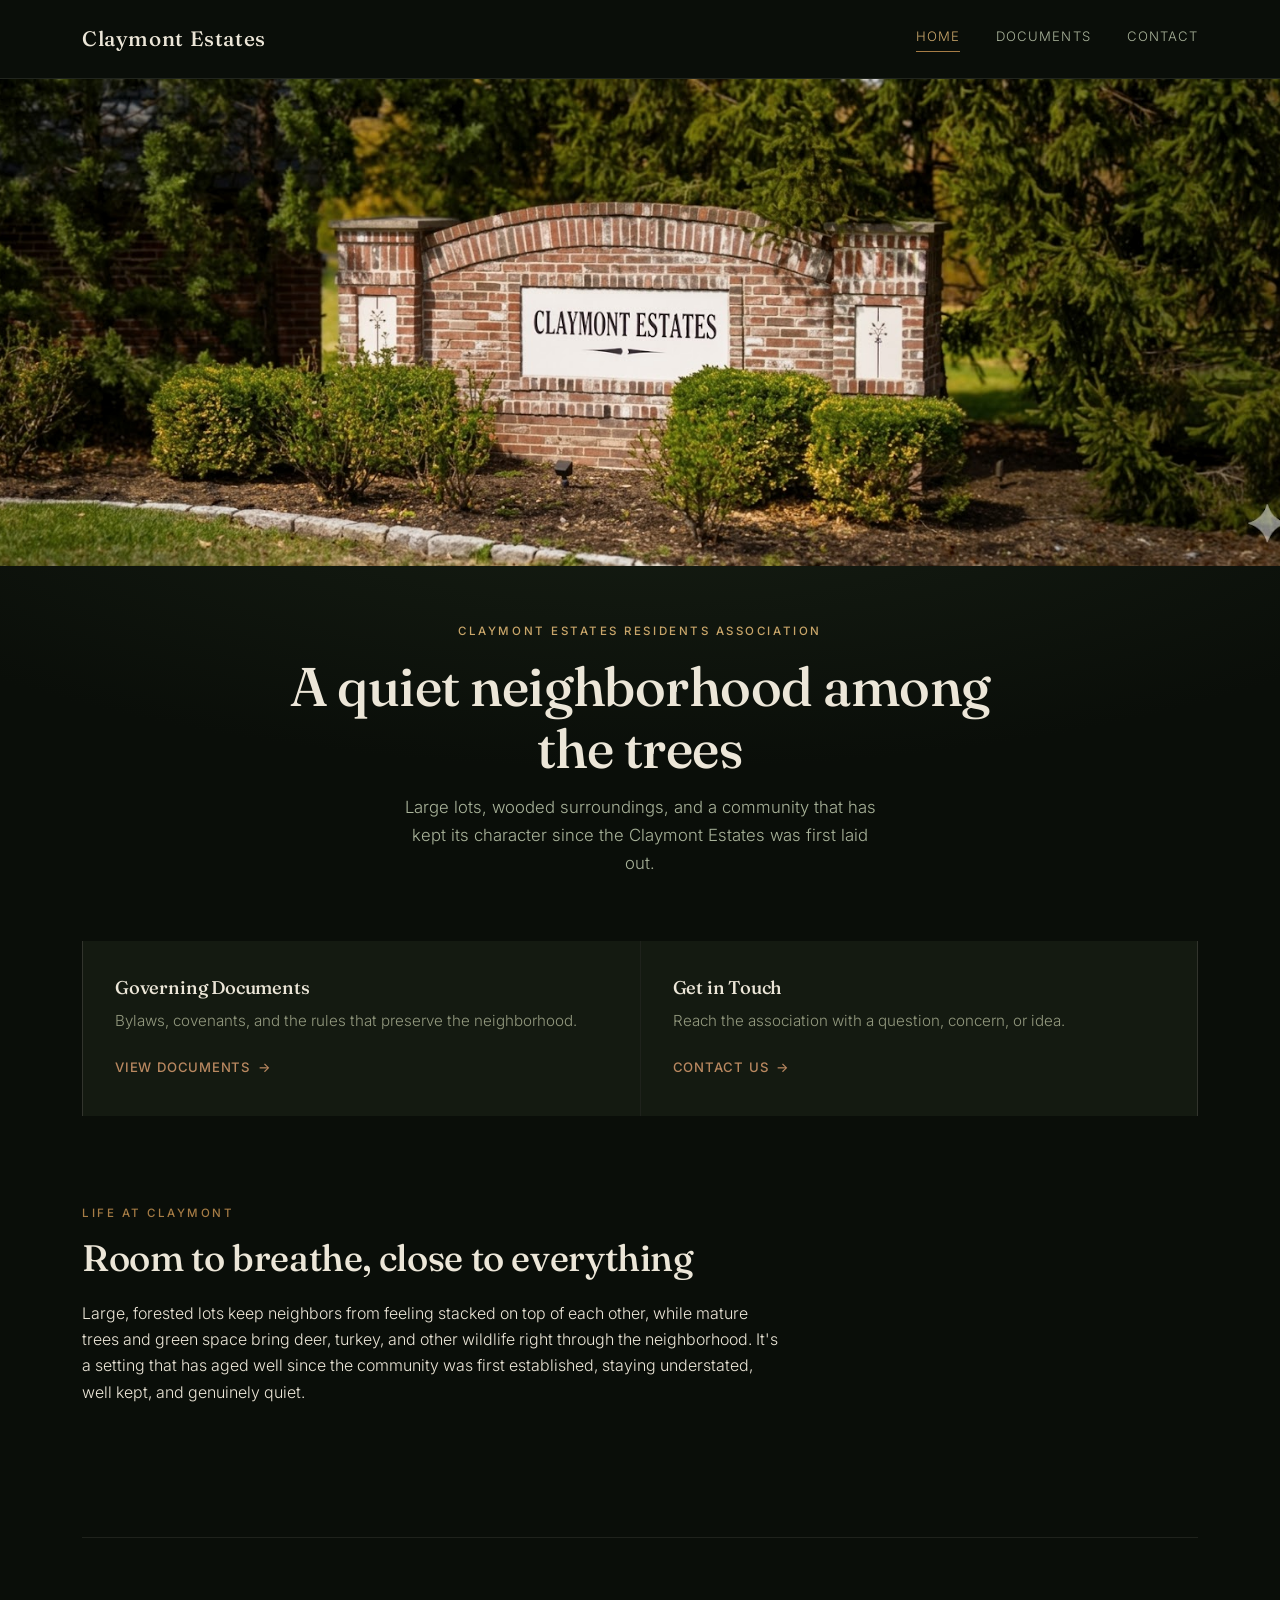
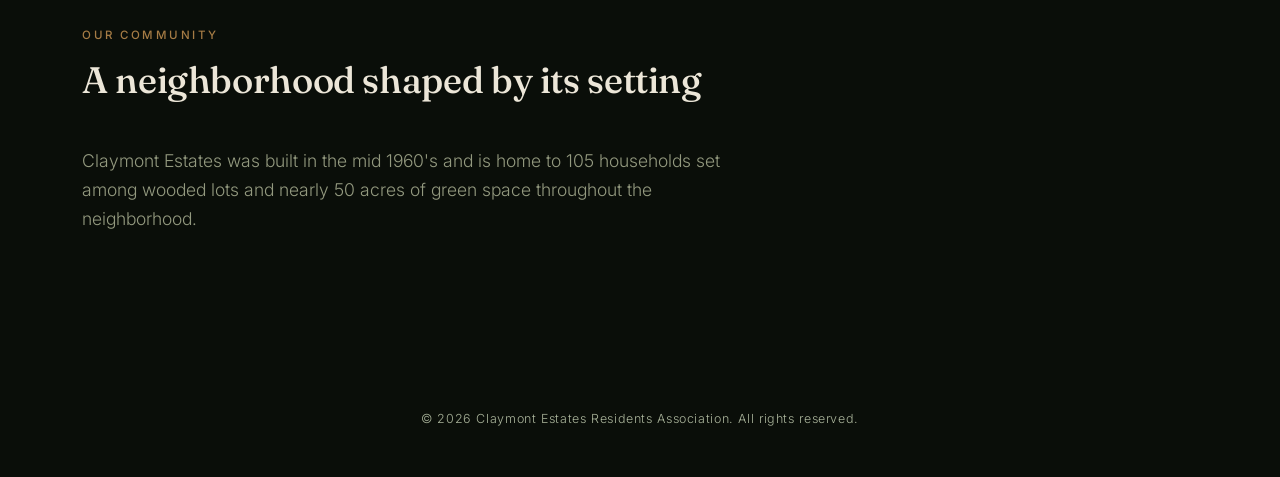
==== commit 08fe5a5f: "Add scroll reveals, hero entrance, and hover polish Restrained motion in the spirit of apexadvocaten" ====
--- a/index.html
+++ b/index.html
@@ -4,7 +4,8 @@
 <meta charset="UTF-8">
 <meta name="viewport" content="width=device-width, initial-scale=1.0">
 <title>Claymont Estates Residents Association</title>
-<link rel="stylesheet" href="assets/styles.css?v=5">
+<link rel="stylesheet" href="assets/styles.css?v=6">
+<script>document.documentElement.classList.add('js-reveal');</script>
 </head>
 <body>
 
@@ -31,21 +32,21 @@
 </div>
 
 <main>
-  <section class="card-grid">
+  <section class="card-grid reveal-group">
     <div class="card">
       <h3>Governing Documents</h3>
       <p>Bylaws, covenants, and the rules that preserve the neighborhood.</p>
-      <a class="link-arrow" href="documents.html">View documents &rarr;</a>
+      <a class="link-arrow" href="documents.html">View documents <span class="arrow" aria-hidden="true">&rarr;</span></a>
     </div>
     <div class="card">
       <h3>Get in Touch</h3>
       <p>Reach the association with a question, concern, or idea.</p>
-      <a class="link-arrow" href="contact.html">Contact us &rarr;</a>
+      <a class="link-arrow" href="contact.html">Contact us <span class="arrow" aria-hidden="true">&rarr;</span></a>
     </div>
   </section>
 
   <section>
-    <div class="section-head">
+    <div class="section-head reveal">
       <span class="eyebrow">Life at Claymont</span>
       <h2>Room to breathe, close to everything</h2>
       <p class="lede">Large, forested lots keep neighbors from feeling stacked on top of each other, while mature trees and green space bring deer, turkey, and other wildlife right through the neighborhood. It's a setting that has aged well since the community was first established, staying understated, well kept, and genuinely quiet.</p>
@@ -53,11 +54,11 @@
   </section>
 
   <section>
-    <div class="section-head">
+    <div class="section-head reveal">
       <span class="eyebrow">Our Community</span>
       <h2>A neighborhood shaped by its setting</h2>
     </div>
-    <p class="lede" data-field="community-description">Claymont Estates was built in the mid 1960's and is home to 105 households set among wooded lots and nearly 50 acres of green space throughout the neighborhood.</p>
+    <p class="lede reveal" data-field="community-description">Claymont Estates was built in the mid 1960's and is home to 105 households set among wooded lots and nearly 50 acres of green space throughout the neighborhood.</p>
   </section>
 </main>
 
@@ -66,5 +67,6 @@
 </footer>
 
 <script src="assets/content-loader.js"></script>
+<script src="assets/animations.js"></script>
 </body>
 </html>
--- a/assets/styles.css
+++ b/assets/styles.css
@@ -402,6 +402,10 @@
   font-size: 1.2rem;
 }
 
+.contact-block dd + dd {
+  margin-top: 0.35rem;
+}
+
 .contact-block dd a {
   text-decoration: none;
   border-bottom: 1px solid var(--line-dark);
@@ -437,3 +441,131 @@
     padding-bottom: 3.5rem;
   }
 }
+
+/* ---------- Motion ---------- */
+
+/* Sticky header gains a touch of depth once scrolled. Harmless with or
+   without JS: with no JS, .is-scrolled is simply never added. */
+.site-header {
+  transition: box-shadow 0.3s ease;
+}
+
+.site-header.is-scrolled {
+  box-shadow: 0 8px 24px rgba(0, 0, 0, 0.25);
+}
+
+/* Arrow nudge on hover. The arrow is wrapped in <span class="arrow"> in
+   markup; if it isn't (older/edited-by-hand markup), this simply no-ops. */
+a.link-arrow .arrow {
+  display: inline-block;
+}
+
+@media (prefers-reduced-motion: no-preference) {
+  a.link-arrow .arrow {
+    transition: transform 0.25s cubic-bezier(0.16, 1, 0.3, 1);
+  }
+
+  a.link-arrow:hover .arrow {
+    transform: translateX(4px);
+  }
+
+  /* Card hover lift */
+  .card {
+    transition: transform 0.35s cubic-bezier(0.16, 1, 0.3, 1), background 0.35s ease;
+  }
+
+  .card:hover {
+    transform: translateY(-4px);
+    background: var(--stone);
+  }
+
+  /* Hero text: staggered entrance on load, no JS required */
+  .hero-intro .eyebrow,
+  .hero-intro h1,
+  .hero-intro p,
+  .page-hero .eyebrow,
+  .page-hero h1,
+  .page-hero p {
+    opacity: 0;
+    transform: translateY(16px);
+    animation: hero-text-in 0.9s cubic-bezier(0.16, 1, 0.3, 1) forwards;
+  }
+
+  .hero-intro .eyebrow, .page-hero .eyebrow { animation-delay: 0.1s; }
+  .hero-intro h1, .page-hero h1 { animation-delay: 0.22s; }
+  .hero-intro p, .page-hero p { animation-delay: 0.36s; }
+
+  @keyframes hero-text-in {
+    to { opacity: 1; transform: translateY(0); }
+  }
+
+  /* Hero photo: soft zoom-settle on load, no JS required */
+  .hero {
+    overflow: hidden;
+  }
+
+  .hero img {
+    transform: scale(1.06);
+    animation: hero-img-in 1.4s cubic-bezier(0.16, 1, 0.3, 1) forwards;
+  }
+
+  @keyframes hero-img-in {
+    to { transform: scale(1); }
+  }
+}
+
+/* Scroll-triggered reveals. Gated behind html.js-reveal, which animations.js
+   sets immediately on load -- so if that script is ever missing or fails,
+   content simply renders visible with no motion instead of staying hidden. */
+@media (prefers-reduced-motion: no-preference) {
+  html.js-reveal .reveal {
+    opacity: 0;
+    transform: translateY(22px);
+    transition: opacity 0.8s cubic-bezier(0.16, 1, 0.3, 1), transform 0.8s cubic-bezier(0.16, 1, 0.3, 1);
+  }
+
+  html.js-reveal .reveal.is-visible {
+    opacity: 1;
+    transform: translateY(0);
+  }
+
+  html.js-reveal .reveal-group > * {
+    opacity: 0;
+    transform: translateY(22px);
+    transition: opacity 0.7s cubic-bezier(0.16, 1, 0.3, 1), transform 0.7s cubic-bezier(0.16, 1, 0.3, 1);
+  }
+
+  html.js-reveal .reveal-group.is-visible > * {
+    opacity: 1;
+    transform: translateY(0);
+  }
+
+  html.js-reveal .reveal-group.is-visible > *:nth-child(1) { transition-delay: 0.05s; }
+  html.js-reveal .reveal-group.is-visible > *:nth-child(2) { transition-delay: 0.15s; }
+  html.js-reveal .reveal-group.is-visible > *:nth-child(3) { transition-delay: 0.25s; }
+  html.js-reveal .reveal-group.is-visible > *:nth-child(4) { transition-delay: 0.35s; }
+
+  /* Document / step lists: keyframe-based so items still stagger in even
+     when content-loader.js swaps them in after the list has already revealed */
+  @keyframes list-item-in {
+    from { opacity: 0; transform: translateY(14px); }
+    to { opacity: 1; transform: translateY(0); }
+  }
+
+  html.js-reveal .doc-list li,
+  html.js-reveal .steps li {
+    opacity: 0;
+  }
+
+  html.js-reveal .doc-list.is-visible li,
+  html.js-reveal .steps.is-visible li {
+    animation: list-item-in 0.6s cubic-bezier(0.16, 1, 0.3, 1) both;
+  }
+
+  html.js-reveal .doc-list.is-visible li:nth-child(1), html.js-reveal .steps.is-visible li:nth-child(1) { animation-delay: 0.05s; }
+  html.js-reveal .doc-list.is-visible li:nth-child(2), html.js-reveal .steps.is-visible li:nth-child(2) { animation-delay: 0.13s; }
+  html.js-reveal .doc-list.is-visible li:nth-child(3), html.js-reveal .steps.is-visible li:nth-child(3) { animation-delay: 0.21s; }
+  html.js-reveal .doc-list.is-visible li:nth-child(4), html.js-reveal .steps.is-visible li:nth-child(4) { animation-delay: 0.29s; }
+  html.js-reveal .doc-list.is-visible li:nth-child(5), html.js-reveal .steps.is-visible li:nth-child(5) { animation-delay: 0.37s; }
+  html.js-reveal .doc-list.is-visible li:nth-child(6), html.js-reveal .steps.is-visible li:nth-child(6) { animation-delay: 0.45s; }
+}
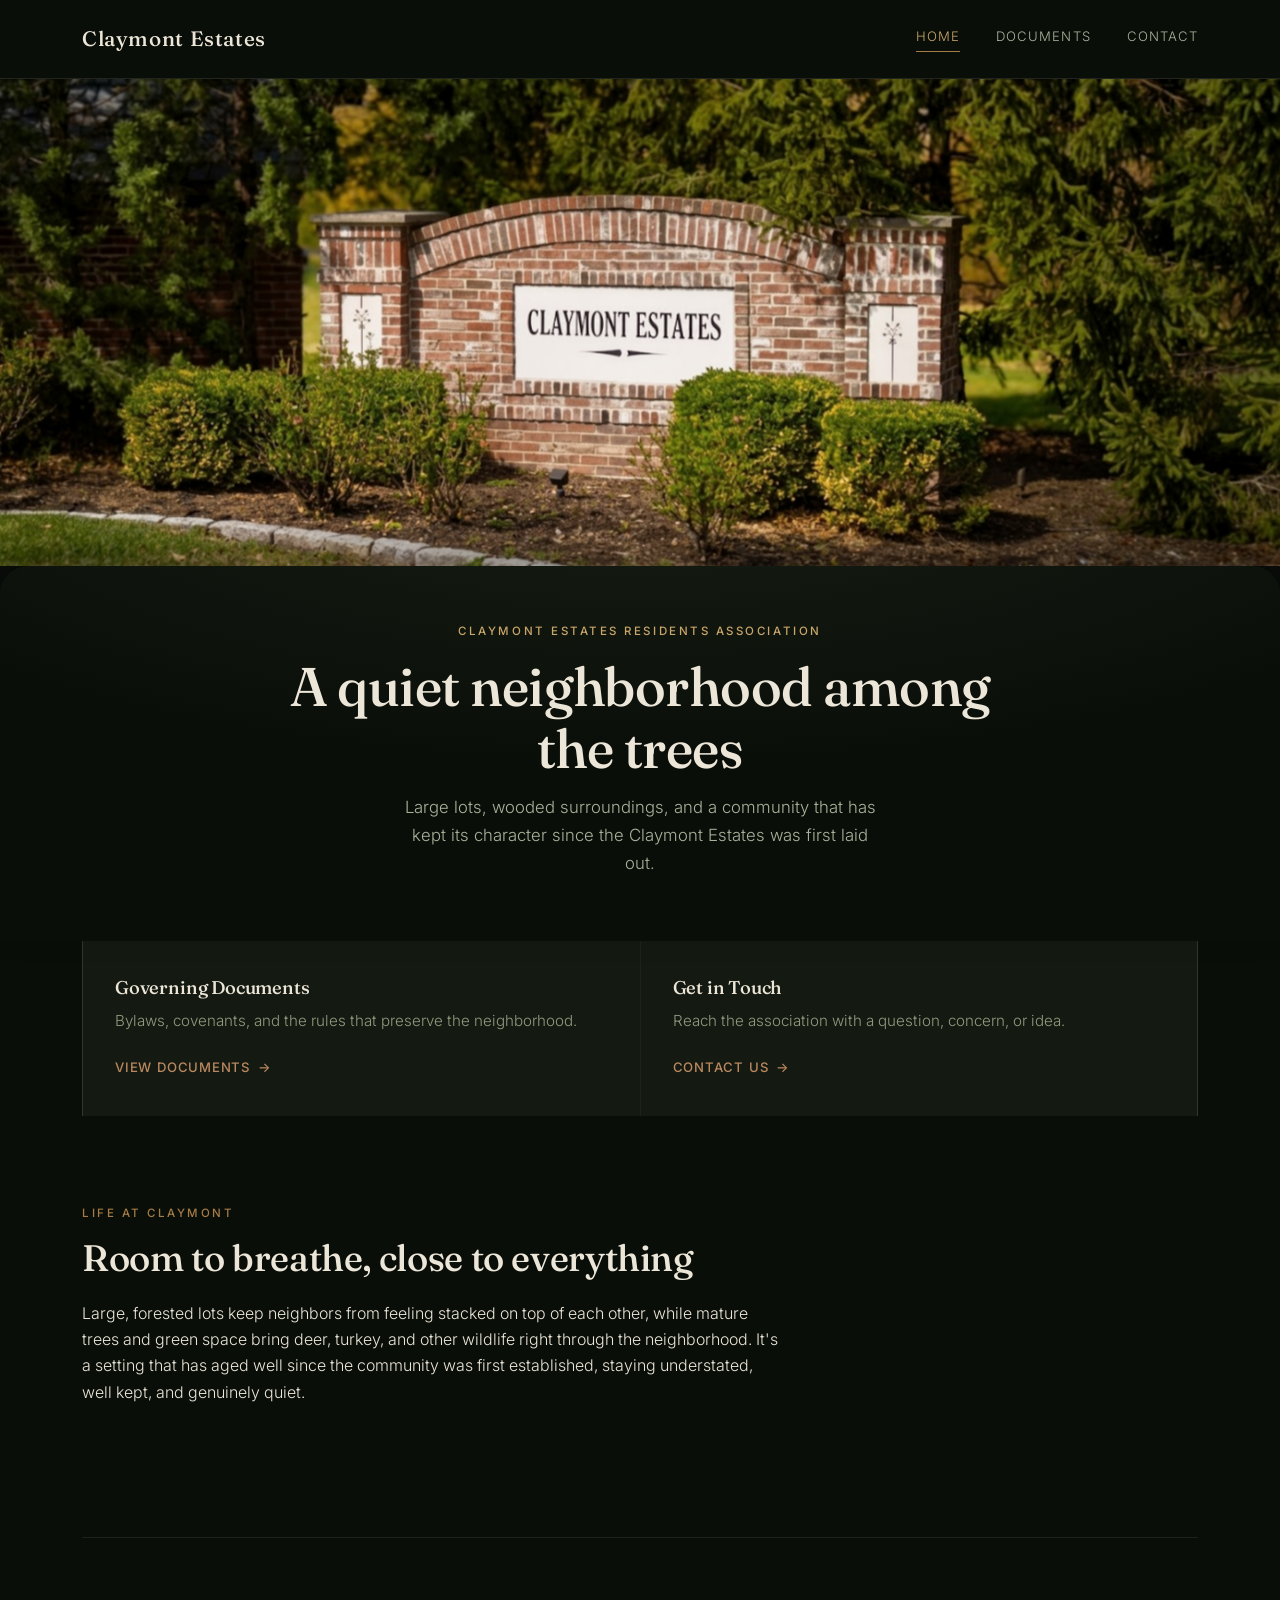
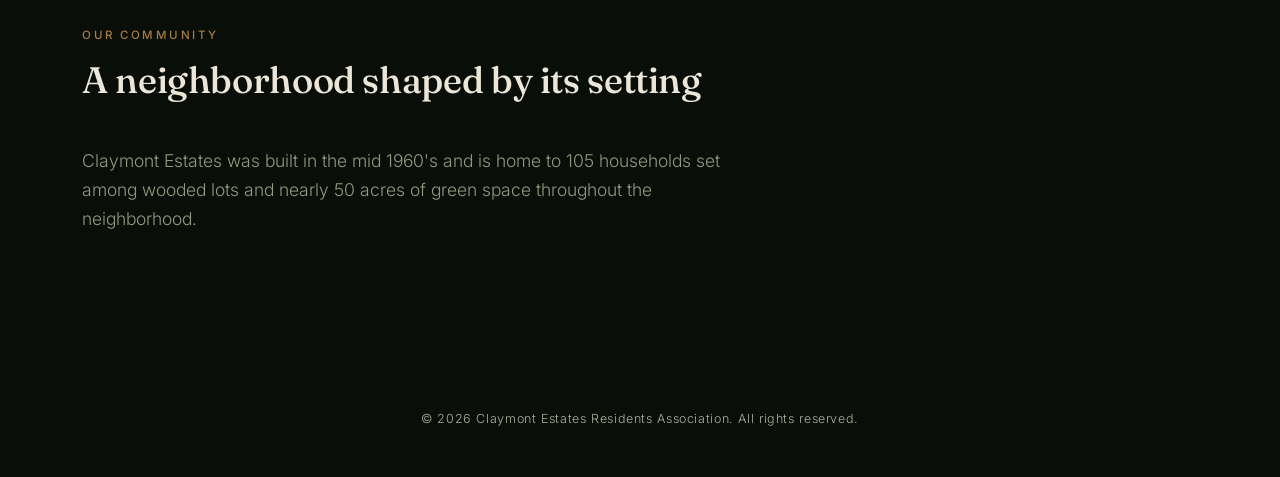
==== commit 5f4d5888: "Pin the hero photo and let the intro band rise up to cover it Replaces the pan-based parallax with p" ====
--- a/index.html
+++ b/index.html
@@ -20,14 +20,16 @@
   </div>
 </header>
 
-<div class="hero">
-  <img src="assets/images/entrance.jpg" alt="Claymont Estates entrance sign surrounded by trees">
-</div>
-<div class="hero-intro">
-  <div class="full">
-    <span class="eyebrow">Claymont Estates Residents Association</span>
-    <h1>A quiet neighborhood among the trees</h1>
-    <p>Large lots, wooded surroundings, and a community that has kept its character since the Claymont Estates was first laid out.</p>
+<div class="hero-pin">
+  <div class="hero">
+    <img src="assets/images/entrance.jpg" alt="Claymont Estates entrance sign surrounded by trees">
+  </div>
+  <div class="hero-intro">
+    <div class="full">
+      <span class="eyebrow">Claymont Estates Residents Association</span>
+      <h1>A quiet neighborhood among the trees</h1>
+      <p>Large lots, wooded surroundings, and a community that has kept its character since the Claymont Estates was first laid out.</p>
+    </div>
   </div>
 </div>
 
--- a/assets/styles.css
+++ b/assets/styles.css
@@ -128,6 +128,10 @@
 }
 
 /* Hero: photo banner (no text on it) + solid intro band below */
+.hero-pin {
+  position: relative;
+}
+
 .hero {
   margin: 0;
   background: var(--forest);
@@ -333,6 +337,30 @@
   font-family: 'Fraunces', Georgia, serif;
   font-size: 1.15rem;
   font-weight: 400;
+  text-decoration: none;
+  border-bottom: 1px solid var(--line-dark);
+  transition: border-color 0.2s ease;
+}
+
+/* Down-arrow (not the right-arrow used for page/site links elsewhere)
+   plus a brass accent instead of brick, so these read as downloads
+   rather than navigation -- deliberately close to but not identical to
+   the contact page's link styling. */
+.doc-list .doc-name::after {
+  content: "\2193";
+  display: inline-block;
+  margin-left: 0.5rem;
+  font-family: 'Inter', sans-serif;
+  font-size: 0.8rem;
+  color: var(--muted-dark);
+}
+
+.doc-list .doc-name:hover {
+  border-bottom-color: var(--brass-light);
+}
+
+.doc-list .doc-name:hover::after {
+  color: var(--brass-light);
 }
 
 .doc-list .doc-status {
@@ -469,6 +497,14 @@
     transform: translateX(4px);
   }
 
+  .doc-list .doc-name::after {
+    transition: transform 0.25s cubic-bezier(0.16, 1, 0.3, 1), color 0.2s ease;
+  }
+
+  .doc-list .doc-name:hover::after {
+    transform: translateY(3px);
+  }
+
   /* Card hover lift */
   .card {
     transition: transform 0.35s cubic-bezier(0.16, 1, 0.3, 1), background 0.35s ease;
@@ -499,18 +535,33 @@
     to { opacity: 1; transform: translateY(0); }
   }
 
-  /* Hero photo: soft zoom-settle on load, no JS required */
+  /* Hero photo: pinned in place while .hero-intro rises up and over it,
+     with a slow continued zoom driven by the hero photo block near the
+     end of animations.js while it's pinned. The pin/cover itself is
+     pure CSS: sticky's "stuck" range is bounded by its containing
+     block, which is .hero-pin -- a wrapper around just .hero and
+     .hero-intro (see index.html) -- so .hero can only stay pinned for
+     .hero-intro's own height's worth of scroll, not the whole page.
+     .hero is the first element in that wrapper, so it's already at its
+     stuck offset before any scrolling starts. If JS never runs, the
+     image just sits at its normal scale -- the pin/cover still works
+     with no motion on the photo itself. */
   .hero {
+    position: sticky;
+    top: 0;
+    z-index: 1;
     overflow: hidden;
   }
 
   .hero img {
-    transform: scale(1.06);
-    animation: hero-img-in 1.4s cubic-bezier(0.16, 1, 0.3, 1) forwards;
-  }
-
-  @keyframes hero-img-in {
-    to { transform: scale(1); }
+    will-change: transform;
+  }
+
+  .hero-intro {
+    position: relative;
+    z-index: 2;
+    border-radius: 28px 28px 0 0;
+    box-shadow: 0 -24px 40px rgba(0, 0, 0, 0.35);
   }
 }
 
